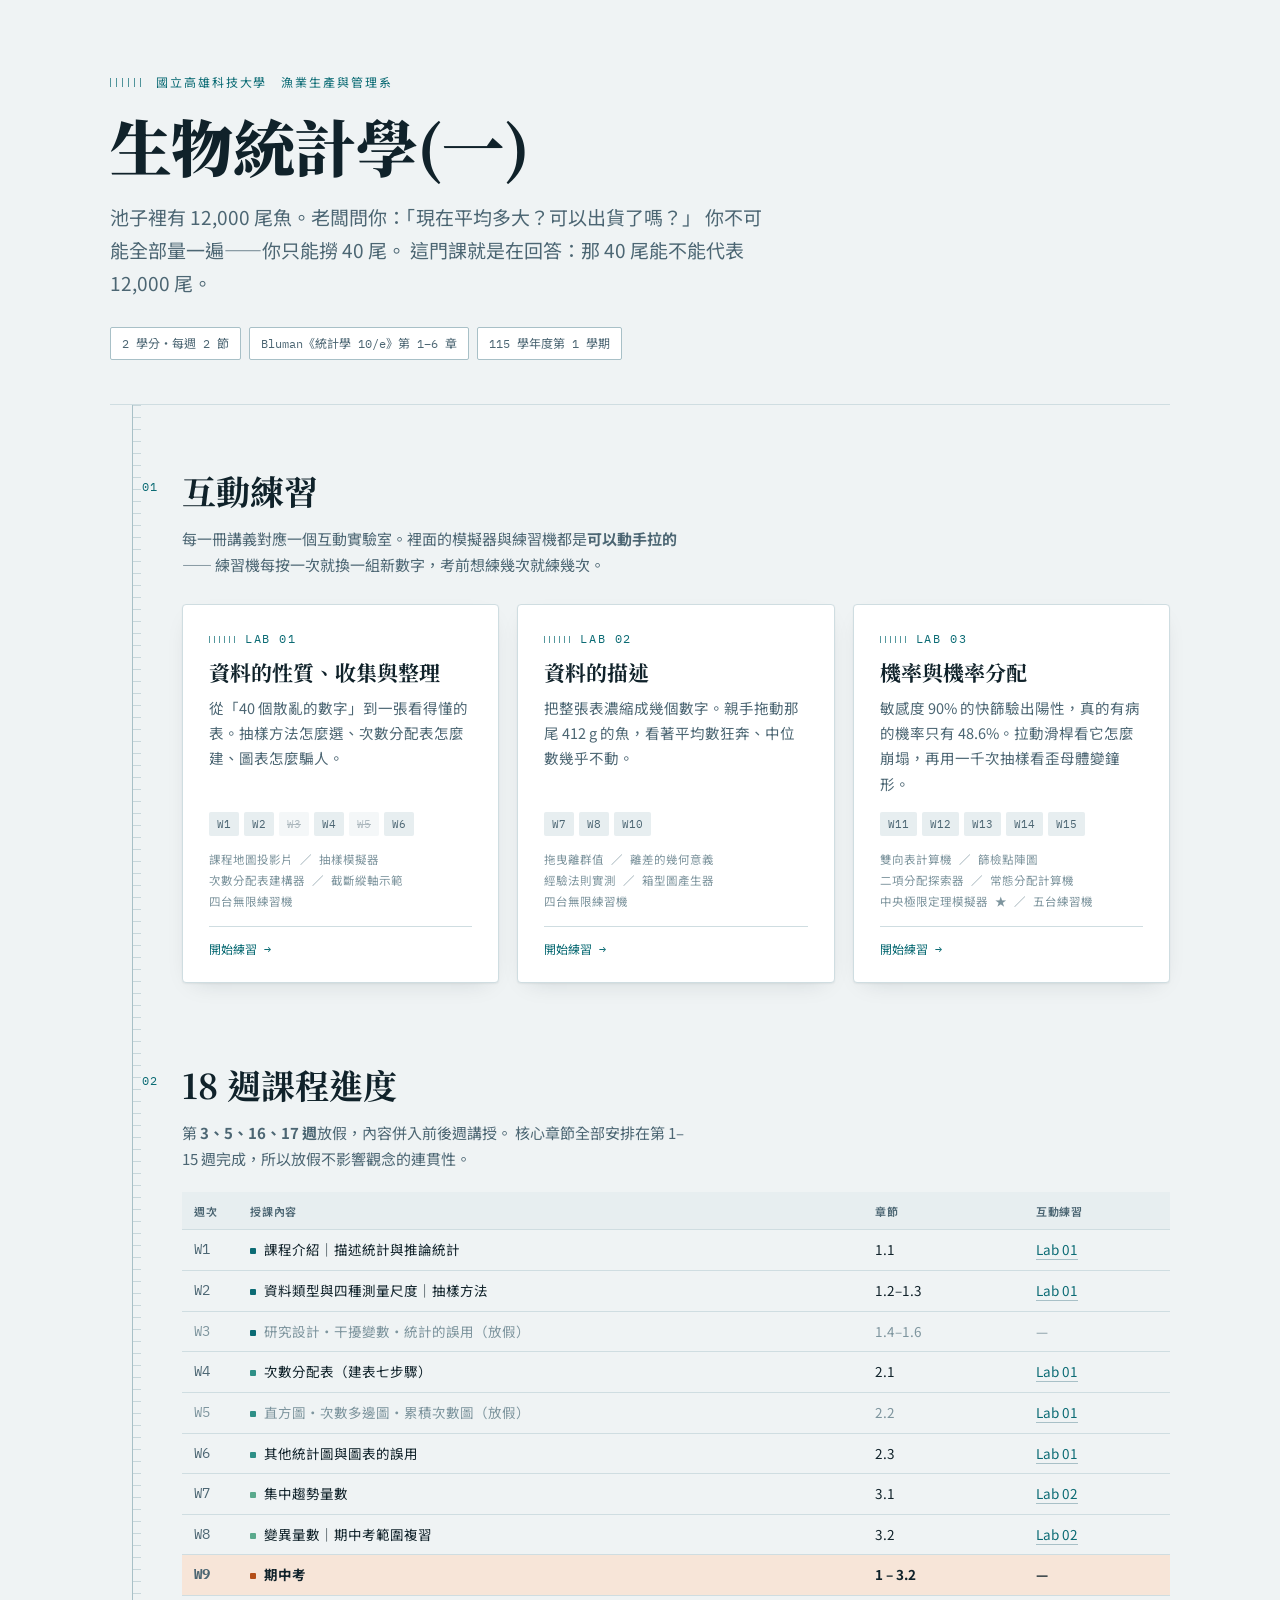
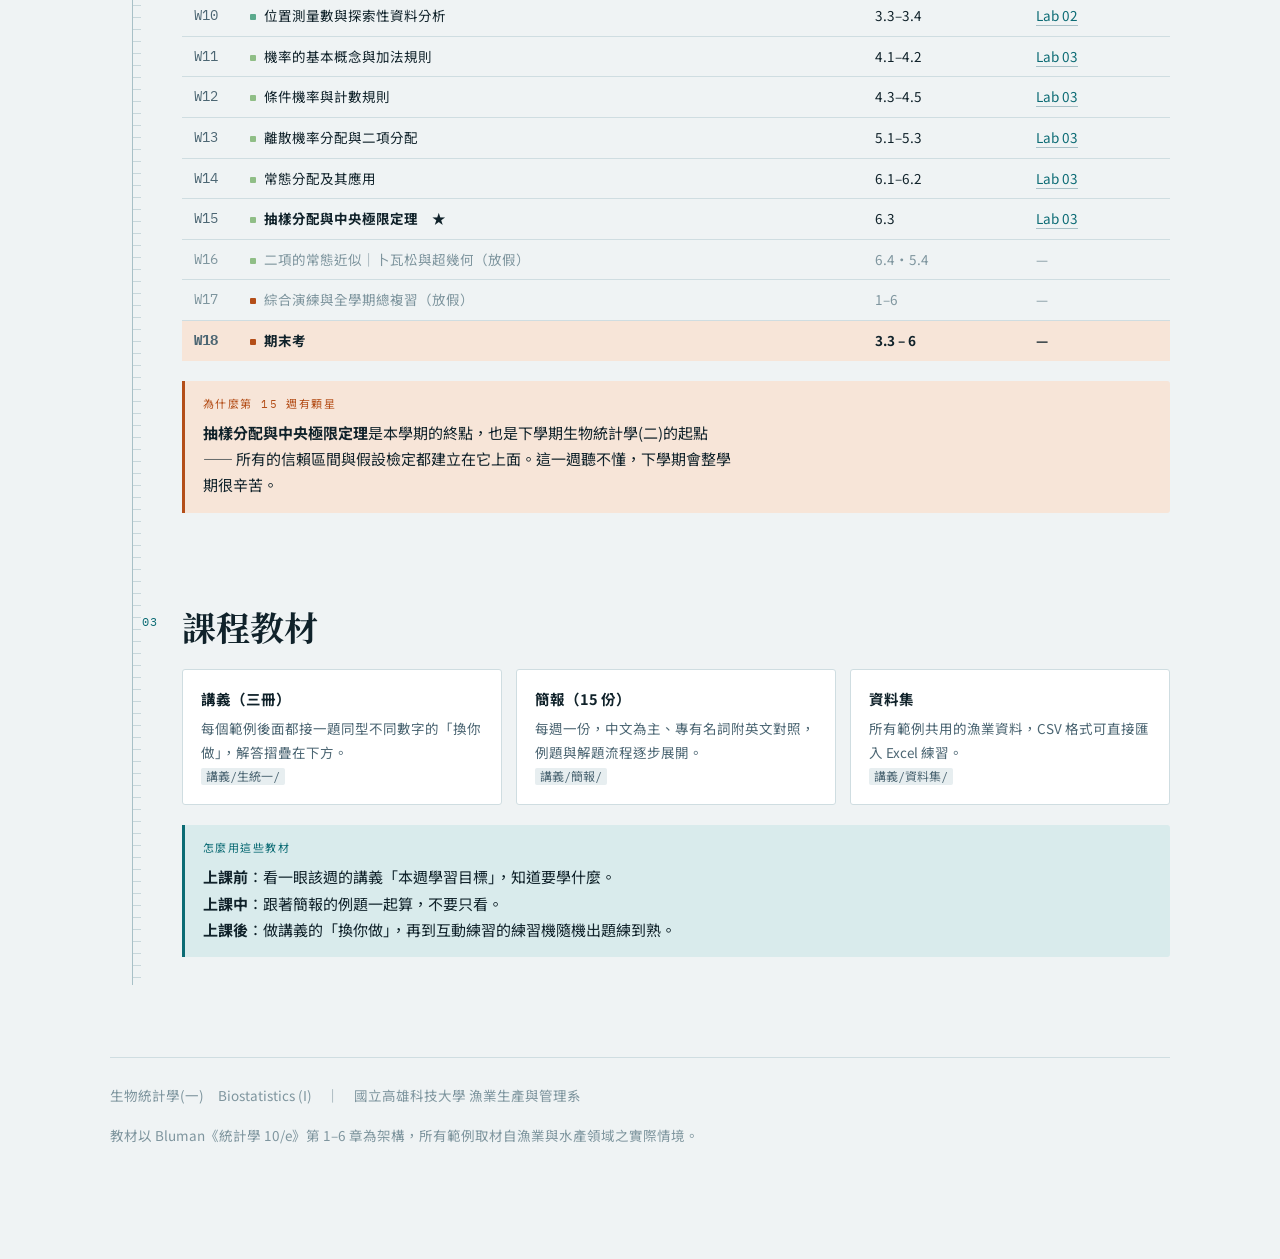
==== index.html @ 98f9c3d5 "生物統計學(一) 互動教材：課程主目錄與三個 Lab" ====
<!DOCTYPE html>
<html lang="zh-Hant">
<head>
<meta charset="utf-8">
<meta name="viewport" content="width=device-width, initial-scale=1">
<title>生物統計學(一) 互動教材</title>
<meta name="description" content="國立高雄科技大學 漁業生產與管理系　生物統計學(一)　18 週互動教材與練習">
<link rel="preconnect" href="https://fonts.googleapis.com">
<link rel="preconnect" href="https://fonts.gstatic.com" crossorigin>
<link rel="stylesheet" href="https://fonts.googleapis.com/css2?family=IBM+Plex+Mono:wght@400;500;600&family=Noto+Sans+TC:wght@400;500;700&family=Noto+Serif+TC:wght@600;700;900&display=swap">
<link rel="stylesheet" href="assets/base.css">
<style>
/* 課程主目錄專屬版面 */
.hero{padding:72px 0 44px;border-bottom:1px solid var(--rule)}
.hero h1{font-size:clamp(36px,6.4vw,62px);margin-bottom:18px}
.hero .lede{font-size:clamp(16px,2vw,19px);max-width:60ch}

.labs{display:grid;gap:18px;grid-template-columns:repeat(auto-fit,minmax(300px,1fr));margin:26px 0 8px}
.lab-card{
  display:flex;flex-direction:column;
  background:var(--surface);border:1px solid var(--rule);border-radius:4px;
  padding:24px 26px 22px;box-shadow:var(--shadow);
  text-decoration:none;color:inherit;
  transition:border-color .14s, transform .14s;
}
a.lab-card:hover{border-color:var(--accent);transform:translateY(-2px)}
a.lab-card:focus-visible{outline:2px solid var(--accent);outline-offset:3px}
.lab-card.soon{opacity:.62;cursor:default}
.lab-card .no{
  font-family:var(--f-mono);font-size:11.5px;letter-spacing:.14em;
  color:var(--accent);margin-bottom:10px;display:flex;gap:10px;align-items:center;
}
.lab-card .no i{
  display:inline-block;width:26px;height:7px;
  background:repeating-linear-gradient(to right,var(--accent) 0 1px,transparent 1px 5px);
  opacity:.7;
}
.lab-card h3{font-family:var(--f-display);font-weight:700;font-size:21px;margin:0 0 8px;line-height:1.3}
.lab-card p{font-size:14.5px;color:var(--ink-2);margin:0 0 16px;max-width:none;flex:1}
.lab-card .wks{display:flex;gap:5px;flex-wrap:wrap;margin-bottom:14px}
.lab-card .wk{
  font-family:var(--f-mono);font-size:10.5px;padding:3px 8px;border-radius:2px;
  background:var(--surface-2);color:var(--ink-2);
}
.lab-card .wk.off{opacity:.45;text-decoration:line-through}
.lab-card .tools{font-family:var(--f-mono);font-size:11.5px;color:var(--ink-3);line-height:1.8}
.lab-card .go{
  font-family:var(--f-mono);font-size:12px;color:var(--accent);
  margin-top:14px;padding-top:12px;border-top:1px solid var(--rule);
}
.lab-card.soon .go{color:var(--ink-3)}

.sched{overflow-x:auto;margin:20px 0}
.sched table{border-collapse:collapse;width:100%;font-size:13.5px;min-width:620px}
.sched th{
  background:var(--surface-2);font-family:var(--f-mono);font-size:11px;
  letter-spacing:.07em;color:var(--ink-2);padding:9px 12px;text-align:left;white-space:nowrap;
}
.sched td{padding:8px 12px;border-bottom:1px solid var(--rule)}
.sched td:first-child{font-family:var(--f-mono);font-variant-numeric:tabular-nums;color:var(--ink-2);width:56px}
.sched tr.off td{color:var(--ink-3)}
.sched tr.exam td{background:var(--flag-soft);font-weight:700}
.sched .u{
  display:inline-block;width:6px;height:6px;border-radius:1px;margin-right:8px;vertical-align:1px;
}
.sched .u1{background:var(--u1)}.sched .u2{background:var(--u2)}
.sched .u3{background:var(--u3)}.sched .u4{background:var(--u4)}
.sched .u0{background:var(--flag)}
.sched a{color:var(--accent);text-decoration:none;border-bottom:1px solid var(--rule-strong)}
.sched a:hover{border-bottom-color:var(--accent)}

.dl{display:grid;gap:14px;grid-template-columns:repeat(auto-fit,minmax(240px,1fr));margin:20px 0}
.dl div{background:var(--surface);border:1px solid var(--rule);border-radius:3px;padding:16px 18px}
.dl h4{font-family:var(--f-body);font-size:14.5px;font-weight:700;margin:0 0 6px}
.dl p{font-size:13.5px;color:var(--ink-2);margin:0}
.dl code{font-size:12px}
</style>
</head>
<body>

<div class="wrap">

<header class="hero">
  <p class="eyebrow"><span class="tick"></span>國立高雄科技大學　漁業生產與管理系</p>
  <h1>生物統計學(一)</h1>
  <p class="lede">
    池子裡有 12,000 尾魚。老闆問你：「現在平均多大？可以出貨了嗎？」
    你不可能全部量一遍——你只能撈 40 尾。
    這門課就是在回答：那 40 尾能不能代表 12,000 尾。
  </p>
  <div class="chips" style="margin-top:22px">
    <span class="chip">2 學分・每週 2 節</span>
    <span class="chip">Bluman《統計學 10/e》第 1–6 章</span>
    <span class="chip">115 學年度第 1 學期</span>
  </div>
</header>

<div class="rail">

<section id="labs">
  <div class="sec-head"><span class="sec-num">01</span>
    <h2>互動練習</h2>
  </div>
  <p class="sub">
    每一冊講義對應一個互動實驗室。裡面的模擬器與練習機都是<strong>可以動手拉的</strong>——
    練習機每按一次就換一組新數字，考前想練幾次就練幾次。
  </p>

  <div class="labs">

    <a class="lab-card" href="lab01-data-and-sampling/">
      <span class="no"><i></i>LAB 01</span>
      <h3>資料的性質、收集與整理</h3>
      <p>從「40 個散亂的數字」到一張看得懂的表。抽樣方法怎麼選、次數分配表怎麼建、圖表怎麼騙人。</p>
      <div class="wks">
        <span class="wk">W1</span><span class="wk">W2</span><span class="wk off">W3</span>
        <span class="wk">W4</span><span class="wk off">W5</span><span class="wk">W6</span>
      </div>
      <div class="tools">
        課程地圖投影片 ／ 抽樣模擬器<br>
        次數分配表建構器 ／ 截斷縱軸示範<br>
        四台無限練習機
      </div>
      <div class="go">開始練習 →</div>
    </a>

    <a class="lab-card" href="lab02-descriptive/">
      <span class="no"><i></i>LAB 02</span>
      <h3>資料的描述</h3>
      <p>把整張表濃縮成幾個數字。親手拖動那尾 412 g 的魚，看著平均數狂奔、中位數幾乎不動。</p>
      <div class="wks">
        <span class="wk">W7</span><span class="wk">W8</span>
        <span class="wk">W10</span>
      </div>
      <div class="tools">
        拖曳離群值 ／ 離差的幾何意義<br>
        經驗法則實測 ／ 箱型圖產生器<br>
        四台無限練習機
      </div>
      <div class="go">開始練習 →</div>
    </a>

    <a class="lab-card" href="lab03-probability/">
      <span class="no"><i></i>LAB 03</span>
      <h3>機率與機率分配</h3>
      <p>敏感度 90% 的快篩驗出陽性，真的有病的機率只有 48.6%。拉動滑桿看它怎麼崩塌，再用一千次抽樣看歪母體變鐘形。</p>
      <div class="wks">
        <span class="wk">W11</span><span class="wk">W12</span><span class="wk">W13</span>
        <span class="wk">W14</span><span class="wk">W15</span>
      </div>
      <div class="tools">
        雙向表計算機 ／ 篩檢點陣圖<br>
        二項分配探索器 ／ 常態分配計算機<br>
        中央極限定理模擬器 ★ ／ 五台練習機
      </div>
      <div class="go">開始練習 →</div>
    </a>

  </div>
</section>

<section id="schedule">
  <div class="sec-head"><span class="sec-num">02</span>
    <h2>18 週課程進度</h2>
  </div>
  <p class="sub">
    第 <strong>3、5、16、17 週</strong>放假，內容併入前後週講授。
    核心章節全部安排在第 1–15 週完成，所以放假不影響觀念的連貫性。
  </p>

  <div class="sched">
    <table>
      <thead><tr><th>週次</th><th>授課內容</th><th>章節</th><th>互動練習</th></tr></thead>
      <tbody>
        <tr><td>W1</td><td><span class="u u1"></span>課程介紹｜描述統計與推論統計</td><td>1.1</td><td><a href="lab01-data-and-sampling/#s1">Lab 01</a></td></tr>
        <tr><td>W2</td><td><span class="u u1"></span>資料類型與四種測量尺度｜抽樣方法</td><td>1.2–1.3</td><td><a href="lab01-data-and-sampling/#s2">Lab 01</a></td></tr>
        <tr class="off"><td>W3</td><td><span class="u u1"></span>研究設計・干擾變數・統計的誤用（放假）</td><td>1.4–1.6</td><td>—</td></tr>
        <tr><td>W4</td><td><span class="u u2"></span>次數分配表（建表七步驟）</td><td>2.1</td><td><a href="lab01-data-and-sampling/#s4">Lab 01</a></td></tr>
        <tr class="off"><td>W5</td><td><span class="u u2"></span>直方圖・次數多邊圖・累積次數圖（放假）</td><td>2.2</td><td><a href="lab01-data-and-sampling/#s5">Lab 01</a></td></tr>
        <tr><td>W6</td><td><span class="u u2"></span>其他統計圖與圖表的誤用</td><td>2.3</td><td><a href="lab01-data-and-sampling/#s6">Lab 01</a></td></tr>
        <tr><td>W7</td><td><span class="u u3"></span>集中趨勢量數</td><td>3.1</td><td><a href="lab02-descriptive/#s1">Lab 02</a></td></tr>
        <tr><td>W8</td><td><span class="u u3"></span>變異量數｜期中考範圍複習</td><td>3.2</td><td><a href="lab02-descriptive/#s2">Lab 02</a></td></tr>
        <tr class="exam"><td>W9</td><td><span class="u u0"></span>期中考</td><td>1 – 3.2</td><td>—</td></tr>
        <tr><td>W10</td><td><span class="u u3"></span>位置測量數與探索性資料分析</td><td>3.3–3.4</td><td><a href="lab02-descriptive/#s4">Lab 02</a></td></tr>
        <tr><td>W11</td><td><span class="u u4"></span>機率的基本概念與加法規則</td><td>4.1–4.2</td><td><a href="lab03-probability/#s1">Lab 03</a></td></tr>
        <tr><td>W12</td><td><span class="u u4"></span>條件機率與計數規則</td><td>4.3–4.5</td><td><a href="lab03-probability/#s2">Lab 03</a></td></tr>
        <tr><td>W13</td><td><span class="u u4"></span>離散機率分配與二項分配</td><td>5.1–5.3</td><td><a href="lab03-probability/#s3">Lab 03</a></td></tr>
        <tr><td>W14</td><td><span class="u u4"></span>常態分配及其應用</td><td>6.1–6.2</td><td><a href="lab03-probability/#s4">Lab 03</a></td></tr>
        <tr><td>W15</td><td><span class="u u4"></span><strong>抽樣分配與中央極限定理　★</strong></td><td>6.3</td><td><a href="lab03-probability/#s5">Lab 03</a></td></tr>
        <tr class="off"><td>W16</td><td><span class="u u4"></span>二項的常態近似｜卜瓦松與超幾何（放假）</td><td>6.4・5.4</td><td>—</td></tr>
        <tr class="off"><td>W17</td><td><span class="u u0"></span>綜合演練與全學期總複習（放假）</td><td>1–6</td><td>—</td></tr>
        <tr class="exam"><td>W18</td><td><span class="u u0"></span>期末考</td><td>3.3 – 6</td><td>—</td></tr>
      </tbody>
    </table>
  </div>

  <div class="note key">
    <span class="lbl">為什麼第 15 週有顆星</span>
    <p><strong>抽樣分配與中央極限定理</strong>是本學期的終點，也是下學期生物統計學(二)的起點——
    所有的信賴區間與假設檢定都建立在它上面。這一週聽不懂，下學期會整學期很辛苦。</p>
  </div>
</section>

<section id="materials">
  <div class="sec-head"><span class="sec-num">03</span>
    <h2>課程教材</h2>
  </div>

  <div class="dl">
    <div>
      <h4>講義（三冊）</h4>
      <p>每個範例後面都接一題同型不同數字的「換你做」，解答摺疊在下方。<br>
      <code>講義/生統一/</code></p>
    </div>
    <div>
      <h4>簡報（15 份）</h4>
      <p>每週一份，中文為主、專有名詞附英文對照，例題與解題流程逐步展開。<br>
      <code>講義/簡報/</code></p>
    </div>
    <div>
      <h4>資料集</h4>
      <p>所有範例共用的漁業資料，CSV 格式可直接匯入 Excel 練習。<br>
      <code>講義/資料集/</code></p>
    </div>
  </div>

  <div class="note">
    <span class="lbl">怎麼用這些教材</span>
    <p>
      <strong>上課前</strong>：看一眼該週的講義「本週學習目標」，知道要學什麼。<br>
      <strong>上課中</strong>：跟著簡報的例題一起算，不要只看。<br>
      <strong>上課後</strong>：做講義的「換你做」，再到互動練習的練習機隨機出題練到熟。
    </p>
  </div>
</section>

</div>

<footer>
  <p>生物統計學(一)　Biostatistics (I)　｜　國立高雄科技大學 漁業生產與管理系</p>
  <p>教材以 Bluman《統計學 10/e》第 1–6 章為架構，所有範例取材自漁業與水產領域之實際情境。</p>
</footer>

</div>
</body>
</html>
---- assets/base.css ----
/* ══════════════════════════════════════════════════════════════
   生物統計學(一) 互動教材　共用設計系統
   所有 lab 共用：色彩 token、字體、版面元件
   改這個檔會同時影響全部 lab
   ══════════════════════════════════════════════════════════════ */

:root{
  --paper:#EFF3F4;
  --surface:#FFFFFF;
  --surface-2:#E7EEF0;
  --ink:#10222A;
  --ink-2:#4C6673;
  --ink-3:#7E959E;
  --rule:#CFDDE1;
  --rule-strong:#A8C0C7;
  --accent:#0B6B74;
  --accent-soft:#D9EBEC;
  --flag:#B44E18;
  --flag-soft:#F7E5D8;
  --good:#2A6E52;
  --good-soft:#DDEDE4;
  --bad:#A3352C;
  --bad-soft:#F6E0DD;
  --shadow:0 1px 2px rgba(16,34,42,.06), 0 8px 24px -12px rgba(16,34,42,.18);
  /* 三個堆疊都必須含中文備援，否則中文字會掉到系統預設 CJK 字體，
     與相鄰的拉丁字母／數字在字重和視覺大小上對不齊。            */
  --f-display:"Noto Serif TC","Songti TC","PMingLiU",serif;
  --f-body:"Noto Sans TC","PingFang TC","Microsoft JhengHei",
           -apple-system,"Helvetica Neue",sans-serif;
  --f-mono:"IBM Plex Mono","SFMono-Regular",Menlo,
           "Noto Sans TC","PingFang TC","Microsoft JhengHei",monospace;
  --u1:#0B6B74; --u2:#2E8F86; --u3:#5AA98C; --u4:#8FBE86;
}
@media (prefers-color-scheme: dark){
  :root:not([data-theme="light"]){
    --paper:#0A1418;
    --surface:#101E24;
    --surface-2:#16272E;
    --ink:#E2ECEF;
    --ink-2:#96AFB8;
    --ink-3:#6C858F;
    --rule:#1F343C;
    --rule-strong:#2F4A54;
    --accent:#52C2CC;
    --accent-soft:#14343A;
    --flag:#E89A5E;
    --flag-soft:#37281C;
    --good:#6FC49B;
    --good-soft:#142C22;
    --bad:#E28880;
    --bad-soft:#331D1A;
    --shadow:0 1px 2px rgba(0,0,0,.4), 0 10px 30px -14px rgba(0,0,0,.7);
    --u1:#3FAFBA; --u2:#4FC3A8; --u3:#77CE9A; --u4:#A9DC8E;
  }
}
:root[data-theme="dark"]{
  --paper:#0A1418;
  --surface:#101E24;
  --surface-2:#16272E;
  --ink:#E2ECEF;
  --ink-2:#96AFB8;
  --ink-3:#6C858F;
  --rule:#1F343C;
  --rule-strong:#2F4A54;
  --accent:#52C2CC;
  --accent-soft:#14343A;
  --flag:#E89A5E;
  --flag-soft:#37281C;
  --good:#6FC49B;
  --good-soft:#142C22;
  --bad:#E28880;
  --bad-soft:#331D1A;
  --shadow:0 1px 2px rgba(0,0,0,.4), 0 10px 30px -14px rgba(0,0,0,.7);
  --u1:#3FAFBA; --u2:#4FC3A8; --u3:#77CE9A; --u4:#A9DC8E;
}

*{box-sizing:border-box}
/* 等寬元素裡的中文改由 Noto Sans TC 承接，字重固定 500，
   避免與 IBM Plex Mono 的數字並排時看起來忽粗忽細 */
.eq,th,.chip,nav.toc a,.sl-tag,.sl-foot,.eyebrow,.ro .k,
.lab-head .tag,.step-n,.sl-wk,.sl-txt small,.strip-lbl,.pond-lbl{
  font-synthesis-weight:none;
}
body{
  margin:0;
  background:var(--paper);
  color:var(--ink);
  font-family:var(--f-body);
  font-size:16px;
  line-height:1.75;
  -webkit-font-smoothing:antialiased;
}
.wrap{max-width:1100px;margin:0 auto;padding:0 20px 96px}

/* ─── 刻度尺 rail motif ─────────────────────────── */
.rail{
  position:relative;
  padding-left:72px;          /* 留出刻度尺與區段編號的空間 */
}
.rail::before{
  content:"";
  position:absolute; left:22px; top:0; bottom:0; width:1px;
  background:var(--rule-strong);
}
.rail::after{
  content:"";
  position:absolute; left:22px; top:0; bottom:0; width:9px;
  background:repeating-linear-gradient(
    to bottom,
    var(--rule-strong) 0 1px,
    transparent 1px 12px
  );
  opacity:.55;
}
@media (max-width:760px){
  .rail{padding-left:0}
  .rail::before,.rail::after{display:none}
}

/* ─── header ────────────────────────────────────── */
header.top{
  padding:64px 0 40px;
  border-bottom:1px solid var(--rule);
  margin-bottom:8px;
}
.eyebrow{
  font-family:var(--f-mono);
  font-size:12px;
  letter-spacing:.16em;
  text-transform:uppercase;
  color:var(--accent);
  margin:0 0 18px;
  display:flex;align-items:center;gap:12px;flex-wrap:wrap;
}
.eyebrow .tick{
  display:inline-block;width:34px;height:9px;
  background:repeating-linear-gradient(to right,var(--accent) 0 1px,transparent 1px 6px);
  opacity:.7;
}
h1{
  font-family:var(--f-display);
  font-weight:900;
  font-size:clamp(34px,6.2vw,60px);
  line-height:1.14;
  letter-spacing:-.01em;
  margin:0 0 20px;
  text-wrap:balance;
}
.lede{
  font-size:clamp(16px,2vw,19px);
  color:var(--ink-2);
  max-width:62ch;
  margin:0 0 28px;
}
.chips{display:flex;gap:8px;flex-wrap:wrap}
.chip{
  font-family:var(--f-mono);
  font-size:12px;
  padding:5px 11px;
  border:1px solid var(--rule-strong);
  border-radius:2px;
  color:var(--ink-2);
  background:var(--surface);
}
.chip.off{opacity:.5;text-decoration:line-through}

/* ─── sticky nav ────────────────────────────────── */
nav.toc{
  position:sticky; top:0; z-index:50;
  background:var(--paper);
  background:color-mix(in srgb, var(--paper) 88%, transparent);
  backdrop-filter:blur(10px);
  border-bottom:1px solid var(--rule);
  margin:0 -20px 0;
  padding:0 20px;
}
nav.toc ul{
  list-style:none;margin:0;padding:0;
  display:flex;gap:2px;overflow-x:auto;
  max-width:1060px;margin:0 auto;
}
nav.toc a{
  display:block;
  font-family:var(--f-mono);
  font-size:12.5px;
  white-space:nowrap;
  padding:13px 13px;
  color:var(--ink-2);
  text-decoration:none;
  border-bottom:2px solid transparent;
}
nav.toc a:hover{color:var(--accent);border-bottom-color:var(--rule-strong)}
nav.toc a:focus-visible{outline:2px solid var(--accent);outline-offset:-2px}

/* ─── sections ──────────────────────────────────── */
section{padding:64px 0 8px;scroll-margin-top:56px}
.sec-num{
  position:absolute;
  left:-40px;                 /* 落在刻度尺與內容之間的留白 */
  font-family:var(--f-mono);
  font-size:11.5px;
  color:var(--accent);
  letter-spacing:.06em;
  padding-top:.62em;
  white-space:nowrap;
}
/* 窄螢幕沒有刻度尺留白，改成標題上方的小標 */
@media (max-width:760px){
  .sec-num{position:static;display:block;padding-top:0;margin-bottom:6px}
}
.sec-head{position:relative}
h2{
  font-family:var(--f-display);
  font-weight:700;
  font-size:clamp(25px,3.6vw,34px);
  line-height:1.3;
  margin:0 0 12px;
  text-wrap:balance;
}
h3{
  font-family:var(--f-display);
  font-weight:700;
  font-size:20px;
  margin:44px 0 12px;
  text-wrap:balance;
}
h4{
  font-family:var(--f-body);
  font-weight:700;
  font-size:15.5px;
  margin:28px 0 8px;
  color:var(--ink);
}
p{margin:0 0 16px;max-width:66ch}
.sub{color:var(--ink-2);font-size:15px;max-width:64ch}
strong{font-weight:700}
em{font-style:normal;color:var(--flag);font-weight:500}
code{
  font-family:var(--f-mono);font-size:.9em;
  background:var(--surface-2);padding:1px 5px;border-radius:2px;
}

/* ─── cards / panels ────────────────────────────── */
.card{
  background:var(--surface);
  border:1px solid var(--rule);
  border-radius:3px;
  padding:24px 26px;
  margin:24px 0;
  box-shadow:var(--shadow);
}
.lab{
  background:var(--surface);
  border:1px solid var(--rule-strong);
  border-radius:3px;
  margin:28px 0;
  overflow:hidden;
  box-shadow:var(--shadow);
}
.lab-head{
  display:flex;align-items:baseline;gap:12px;flex-wrap:wrap;
  padding:14px 22px;
  background:var(--surface-2);
  border-bottom:1px solid var(--rule);
}
.lab-head .tag{
  font-family:var(--f-mono);font-size:11px;letter-spacing:.14em;
  text-transform:uppercase;color:var(--accent);
}
.lab-head .name{font-family:var(--f-display);font-weight:700;font-size:17px}
.lab-head .hint{font-size:13px;color:var(--ink-3);margin-left:auto}
.lab-body{
  padding:22px;
  background-image:
    linear-gradient(var(--rule) 1px, transparent 1px),
    linear-gradient(90deg, var(--rule) 1px, transparent 1px);
  background-size:28px 28px;
  background-position:-1px -1px;
}
.lab-body>*{position:relative}
.lab-inner{background:var(--surface);border:1px solid var(--rule);border-radius:2px;padding:18px}

/* ─── note blocks ───────────────────────────────── */
.note{
  border-left:3px solid var(--accent);
  background:var(--accent-soft);
  padding:14px 18px;margin:20px 0;border-radius:0 3px 3px 0;
  font-size:15px;
}
.note.warn{border-left-color:var(--flag);background:var(--flag-soft)}
.note.key{border-left-color:var(--flag);background:var(--flag-soft)}
.note p:last-child{margin-bottom:0}
.note .lbl{
  font-family:var(--f-mono);font-size:11px;letter-spacing:.13em;
  text-transform:uppercase;display:block;margin-bottom:6px;
  color:var(--accent);
}
.note.warn .lbl,.note.key .lbl{color:var(--flag)}

/* ─── step cards (手把手) ───────────────────────── */
.steps{margin:24px 0;counter-reset:st}
.step{
  display:grid;grid-template-columns:44px 1fr;gap:16px;
  padding:16px 0;border-top:1px solid var(--rule);
}
.step:last-child{border-bottom:1px solid var(--rule)}
.step-n{
  font-family:var(--f-mono);font-size:12px;font-weight:600;
  color:var(--accent);padding-top:4px;letter-spacing:.04em;
}
.step-b h5{font-family:var(--f-body);font-size:15.5px;font-weight:700;margin:0 0 6px}
.step-b p{margin:0 0 8px;font-size:15px}
.step-b p:last-child{margin-bottom:0}

/* ─── math / formula ────────────────────────────── */
.eq{
  font-family:var(--f-mono);
  font-size:15px;
  background:var(--surface-2);
  border:1px solid var(--rule);
  border-radius:2px;
  padding:12px 16px;
  margin:12px 0;
  overflow-x:auto;
  white-space:nowrap;
  font-variant-numeric:tabular-nums;
}
.eq b{color:var(--flag);font-weight:600}

/* ─── tables ────────────────────────────────────── */
.tw{overflow-x:auto;margin:20px 0;border:1px solid var(--rule);border-radius:3px;background:var(--surface)}
table{border-collapse:collapse;width:100%;font-size:14px}
th,td{padding:8px 12px;text-align:left;border-bottom:1px solid var(--rule)}
th{
  background:var(--surface-2);
  font-family:var(--f-mono);font-size:11.5px;font-weight:600;
  letter-spacing:.06em;color:var(--ink-2);white-space:nowrap;
}
td.num,th.num{text-align:right;font-family:var(--f-mono);font-variant-numeric:tabular-nums}
tbody tr:last-child td{border-bottom:none}
tr.total td{background:var(--surface-2);font-weight:700}
tr.hi td{background:var(--accent-soft)}

/* ─── controls ──────────────────────────────────── */
.ctrls{display:flex;gap:20px;flex-wrap:wrap;align-items:flex-end;margin-bottom:18px}
.ctrl{display:flex;flex-direction:column;gap:5px;min-width:190px}
.ctrl label{
  font-family:var(--f-mono);font-size:11px;letter-spacing:.1em;
  text-transform:uppercase;color:var(--ink-2);
  display:flex;justify-content:space-between;gap:10px;
}
.ctrl label b{color:var(--flag);font-variant-numeric:tabular-nums}
input[type=range]{
  -webkit-appearance:none;appearance:none;width:100%;height:20px;background:transparent;cursor:pointer;
}
input[type=range]::-webkit-slider-runnable-track{height:3px;background:var(--rule-strong);border-radius:2px}
input[type=range]::-moz-range-track{height:3px;background:var(--rule-strong);border-radius:2px}
input[type=range]::-webkit-slider-thumb{
  -webkit-appearance:none;width:16px;height:16px;border-radius:50%;
  background:var(--accent);margin-top:-6.5px;border:2px solid var(--surface);
}
input[type=range]::-moz-range-thumb{
  width:14px;height:14px;border-radius:50%;background:var(--accent);border:2px solid var(--surface);
}
input[type=range]:focus-visible{outline:2px solid var(--accent);outline-offset:3px}

.btns{display:flex;gap:7px;flex-wrap:wrap}
button{
  font-family:var(--f-body);font-size:13.5px;font-weight:500;
  padding:8px 14px;border-radius:2px;cursor:pointer;
  border:1px solid var(--rule-strong);
  background:var(--surface);color:var(--ink);
  transition:background .12s,border-color .12s,color .12s;
}
button:hover{border-color:var(--accent);color:var(--accent)}
button:focus-visible{outline:2px solid var(--accent);outline-offset:2px}
button.on{background:var(--accent);border-color:var(--accent);color:var(--surface)}
button.primary{background:var(--accent);border-color:var(--accent);color:var(--surface)}
button.primary:hover{opacity:.88;color:var(--surface)}
button.ghost{background:transparent}

/* ─── readouts ──────────────────────────────────── */
.readout{
  display:grid;gap:1px;background:var(--rule);
  border:1px solid var(--rule);border-radius:2px;overflow:hidden;
  grid-template-columns:repeat(auto-fit,minmax(120px,1fr));
  margin:16px 0;
}
.ro{background:var(--surface);padding:11px 14px}
.ro .k{
  font-family:var(--f-mono);font-size:10.5px;letter-spacing:.1em;
  text-transform:uppercase;color:var(--ink-3);display:block;margin-bottom:3px;
}
.ro .v{
  font-family:var(--f-mono);font-size:19px;font-weight:600;
  font-variant-numeric:tabular-nums;color:var(--ink);
}
.ro .v.acc{color:var(--accent)}
.ro .v.flag{color:var(--flag)}
.ro .u{font-size:12px;color:var(--ink-3);font-weight:400}

/* ─── quiz ──────────────────────────────────────── */
.q{border-top:1px solid var(--rule);padding:14px 0}
.q:first-of-type{border-top:none}
.q-txt{font-size:15px;margin-bottom:9px}
.q-txt .idx{font-family:var(--f-mono);font-size:12px;color:var(--ink-3);margin-right:8px}
.opts{display:flex;gap:6px;flex-wrap:wrap}
.opts button{font-size:13px;padding:6px 12px}
.opts button.correct{background:var(--good-soft);border-color:var(--good);color:var(--good);font-weight:700}
.opts button.wrong{background:var(--bad-soft);border-color:var(--bad);color:var(--bad);text-decoration:line-through}
.opts button:disabled{cursor:default}
.why{
  font-size:13.5px;color:var(--ink-2);margin-top:9px;
  padding:9px 13px;background:var(--surface-2);border-radius:2px;
  border-left:2px solid var(--accent);display:none;
}
.why.show{display:block}
.score{
  font-family:var(--f-mono);font-size:13px;color:var(--ink-2);
  padding:10px 0 0;border-top:1px solid var(--rule);margin-top:14px;
  display:flex;justify-content:space-between;align-items:center;gap:12px;flex-wrap:wrap;
}
.score b{color:var(--flag);font-size:16px}

/* ─── two-col compare ───────────────────────────── */
.cmp{display:grid;grid-template-columns:1fr 1fr;gap:16px;margin:20px 0}
@media (max-width:700px){.cmp{grid-template-columns:1fr}}
.cmp>div{border:1px solid var(--rule);border-radius:3px;padding:16px 18px;background:var(--surface)}
.cmp h5{font-family:var(--f-display);font-size:16px;font-weight:700;margin:0 0 8px}
.cmp ul{margin:0;padding-left:18px;font-size:14.5px;color:var(--ink-2)}
.cmp li{margin-bottom:5px}

/* ─── 練習題產生器 ─────────────────────────────── */
.gen-q{
  font-size:15.5px;line-height:1.85;margin:0 0 14px;max-width:none;
  padding:14px 18px;background:var(--surface-2);border-radius:2px;
  border-left:3px solid var(--accent);
}
.gen-q b{color:var(--flag);font-family:var(--f-mono);font-variant-numeric:tabular-nums}
.gen-sol{display:none;margin-top:16px;padding-top:4px;border-top:1px solid var(--rule)}
.gen-sol.show{display:block}
.gen-sol .steps{margin:8px 0 0}
.gen-tip{font-size:13px;color:var(--ink-3);margin:10px 0 0}

footer{
  margin-top:72px;padding-top:26px;border-top:1px solid var(--rule);
  font-size:13.5px;color:var(--ink-3);
}
footer p{max-width:none}

@media (prefers-reduced-motion:reduce){
  *{transition:none !important;animation:none !important}
}
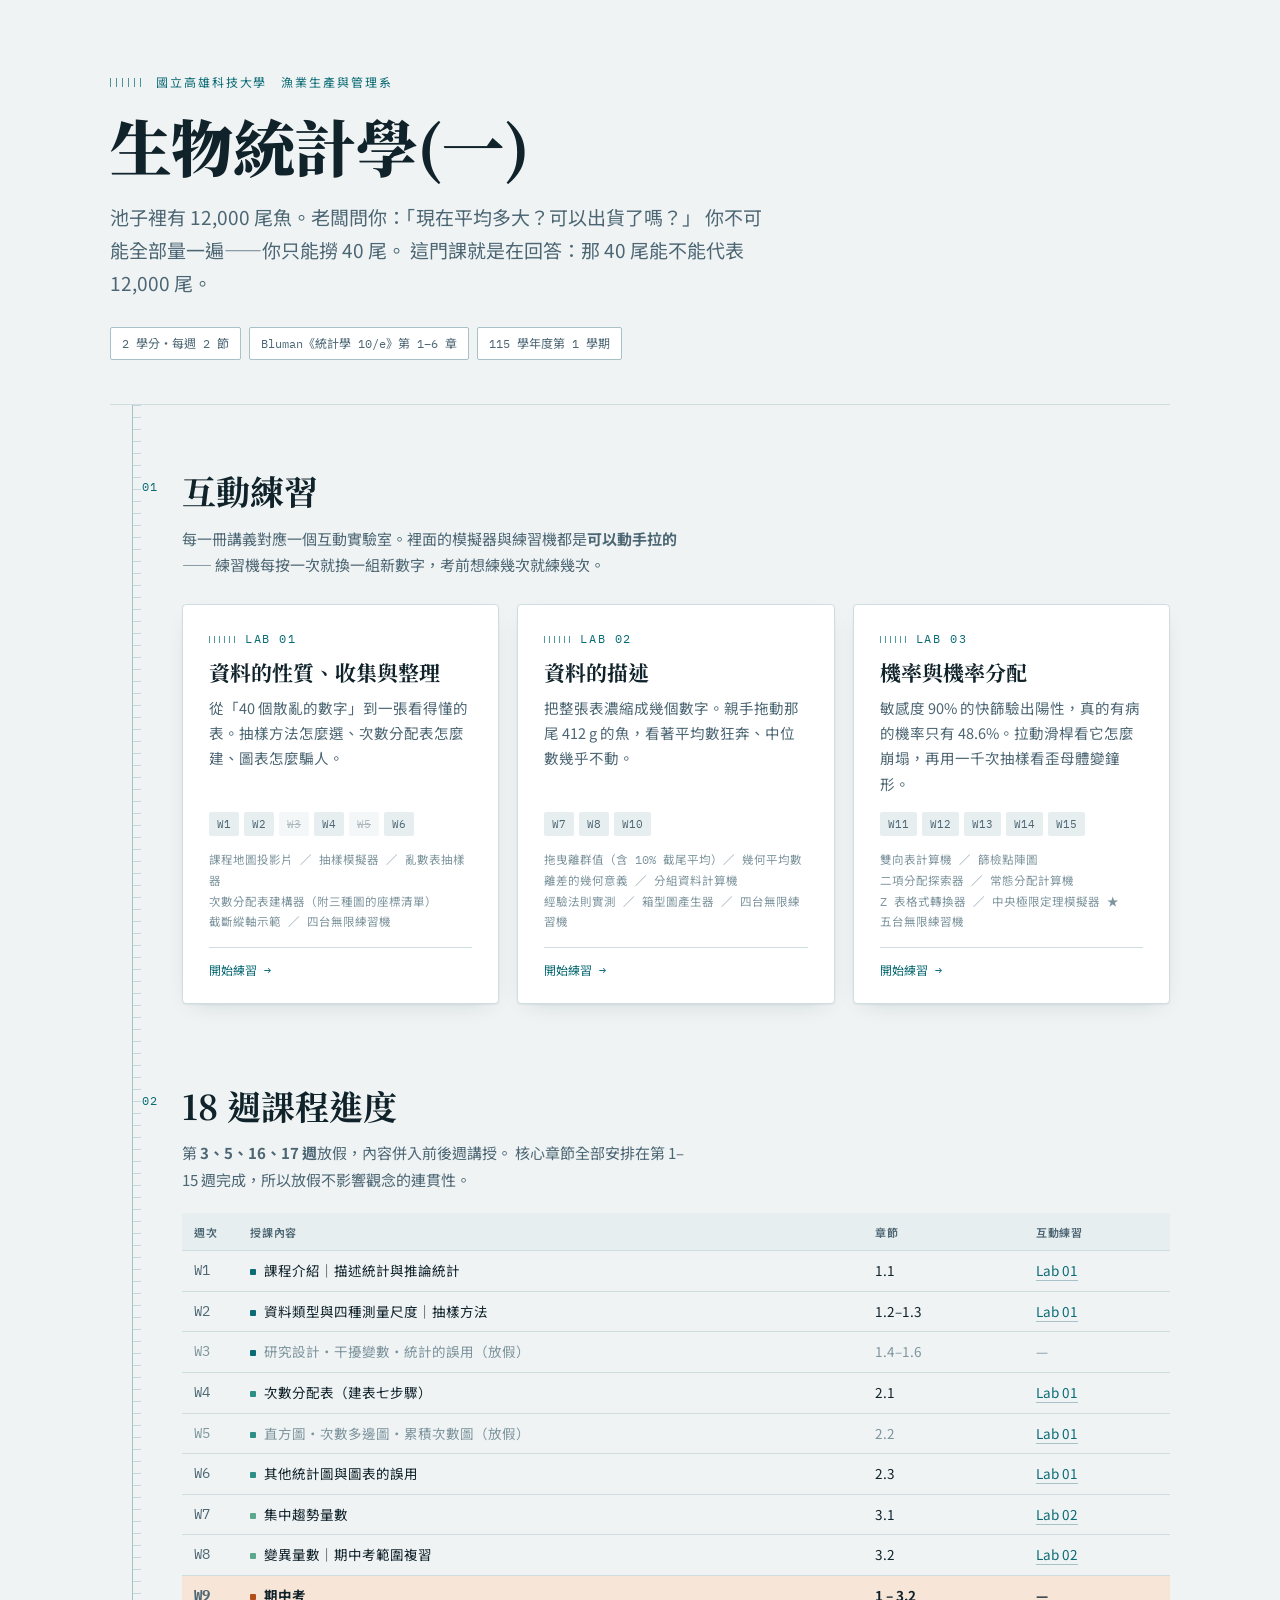
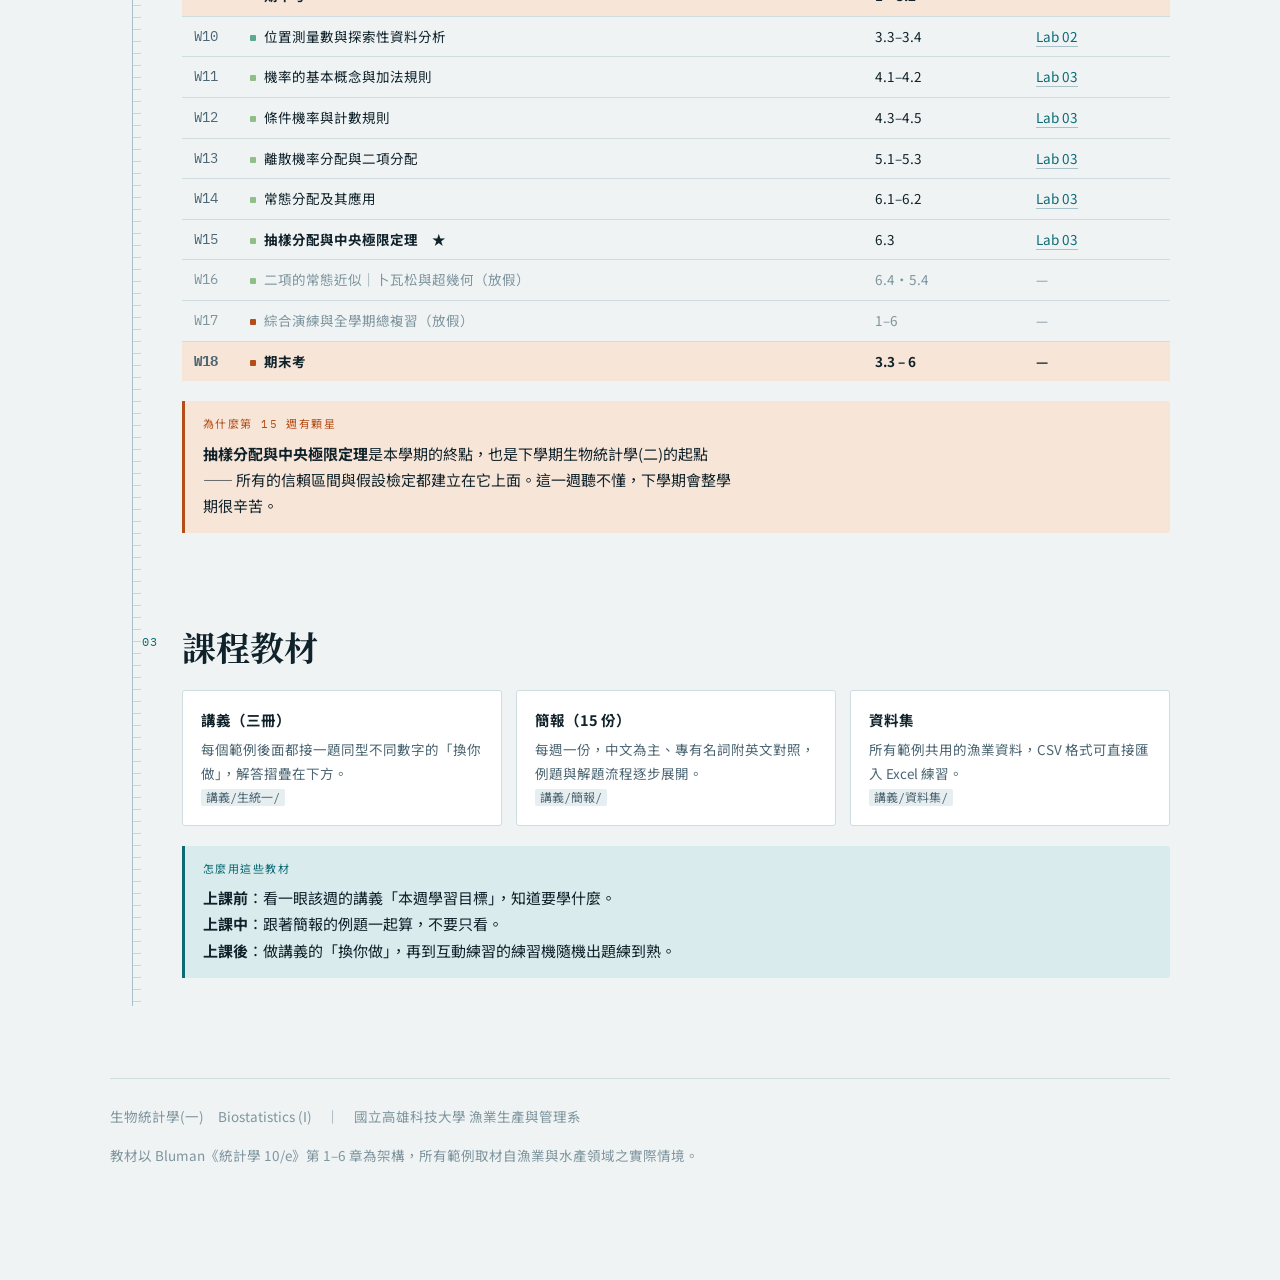
==== commit c51a433b: "互動教材：補齊亂數表、圖形座標、分組資料與 Z 表查表 對照參考書與新版講義補上三個 Lab 缺少的互動元件：  Lab 01 - 亂數表抽樣器：隨機起點、除以 N 取餘數加 1、重複跳過，   並依" ====
--- a/index.html
+++ b/index.html
@@ -117,9 +117,9 @@
         <span class="wk">W4</span><span class="wk off">W5</span><span class="wk">W6</span>
       </div>
       <div class="tools">
-        課程地圖投影片 ／ 抽樣模擬器<br>
-        次數分配表建構器 ／ 截斷縱軸示範<br>
-        四台無限練習機
+        課程地圖投影片 ／ 抽樣模擬器 ／ 亂數表抽樣器<br>
+        次數分配表建構器（附三種圖的座標清單）<br>
+        截斷縱軸示範 ／ 四台無限練習機
       </div>
       <div class="go">開始練習 →</div>
     </a>
@@ -133,9 +133,9 @@
         <span class="wk">W10</span>
       </div>
       <div class="tools">
-        拖曳離群值 ／ 離差的幾何意義<br>
-        經驗法則實測 ／ 箱型圖產生器<br>
-        四台無限練習機
+        拖曳離群值（含 10% 截尾平均）／ 幾何平均數<br>
+        離差的幾何意義 ／ 分組資料計算機<br>
+        經驗法則實測 ／ 箱型圖產生器 ／ 四台無限練習機
       </div>
       <div class="go">開始練習 →</div>
     </a>
@@ -151,7 +151,8 @@
       <div class="tools">
         雙向表計算機 ／ 篩檢點陣圖<br>
         二項分配探索器 ／ 常態分配計算機<br>
-        中央極限定理模擬器 ★ ／ 五台練習機
+        Z 表格式轉換器 ／ 中央極限定理模擬器 ★<br>
+        五台無限練習機
       </div>
       <div class="go">開始練習 →</div>
     </a>
